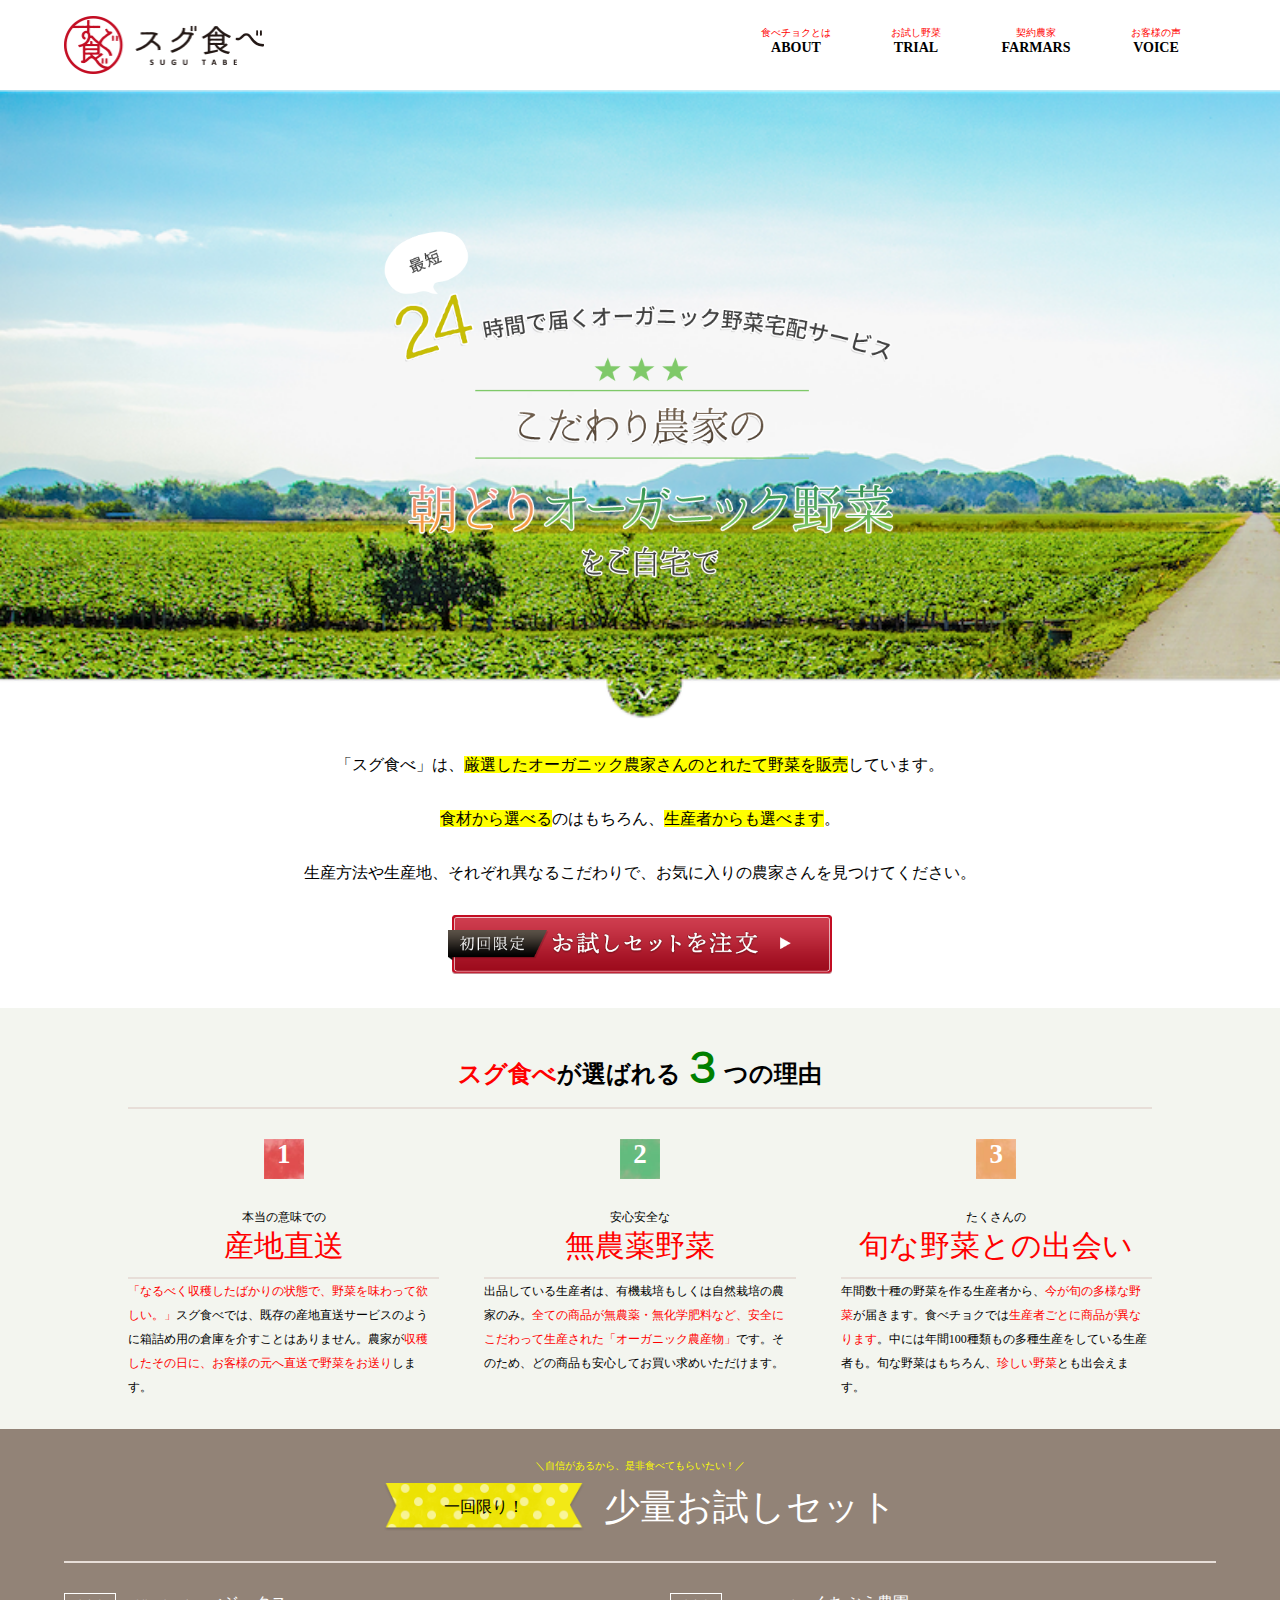
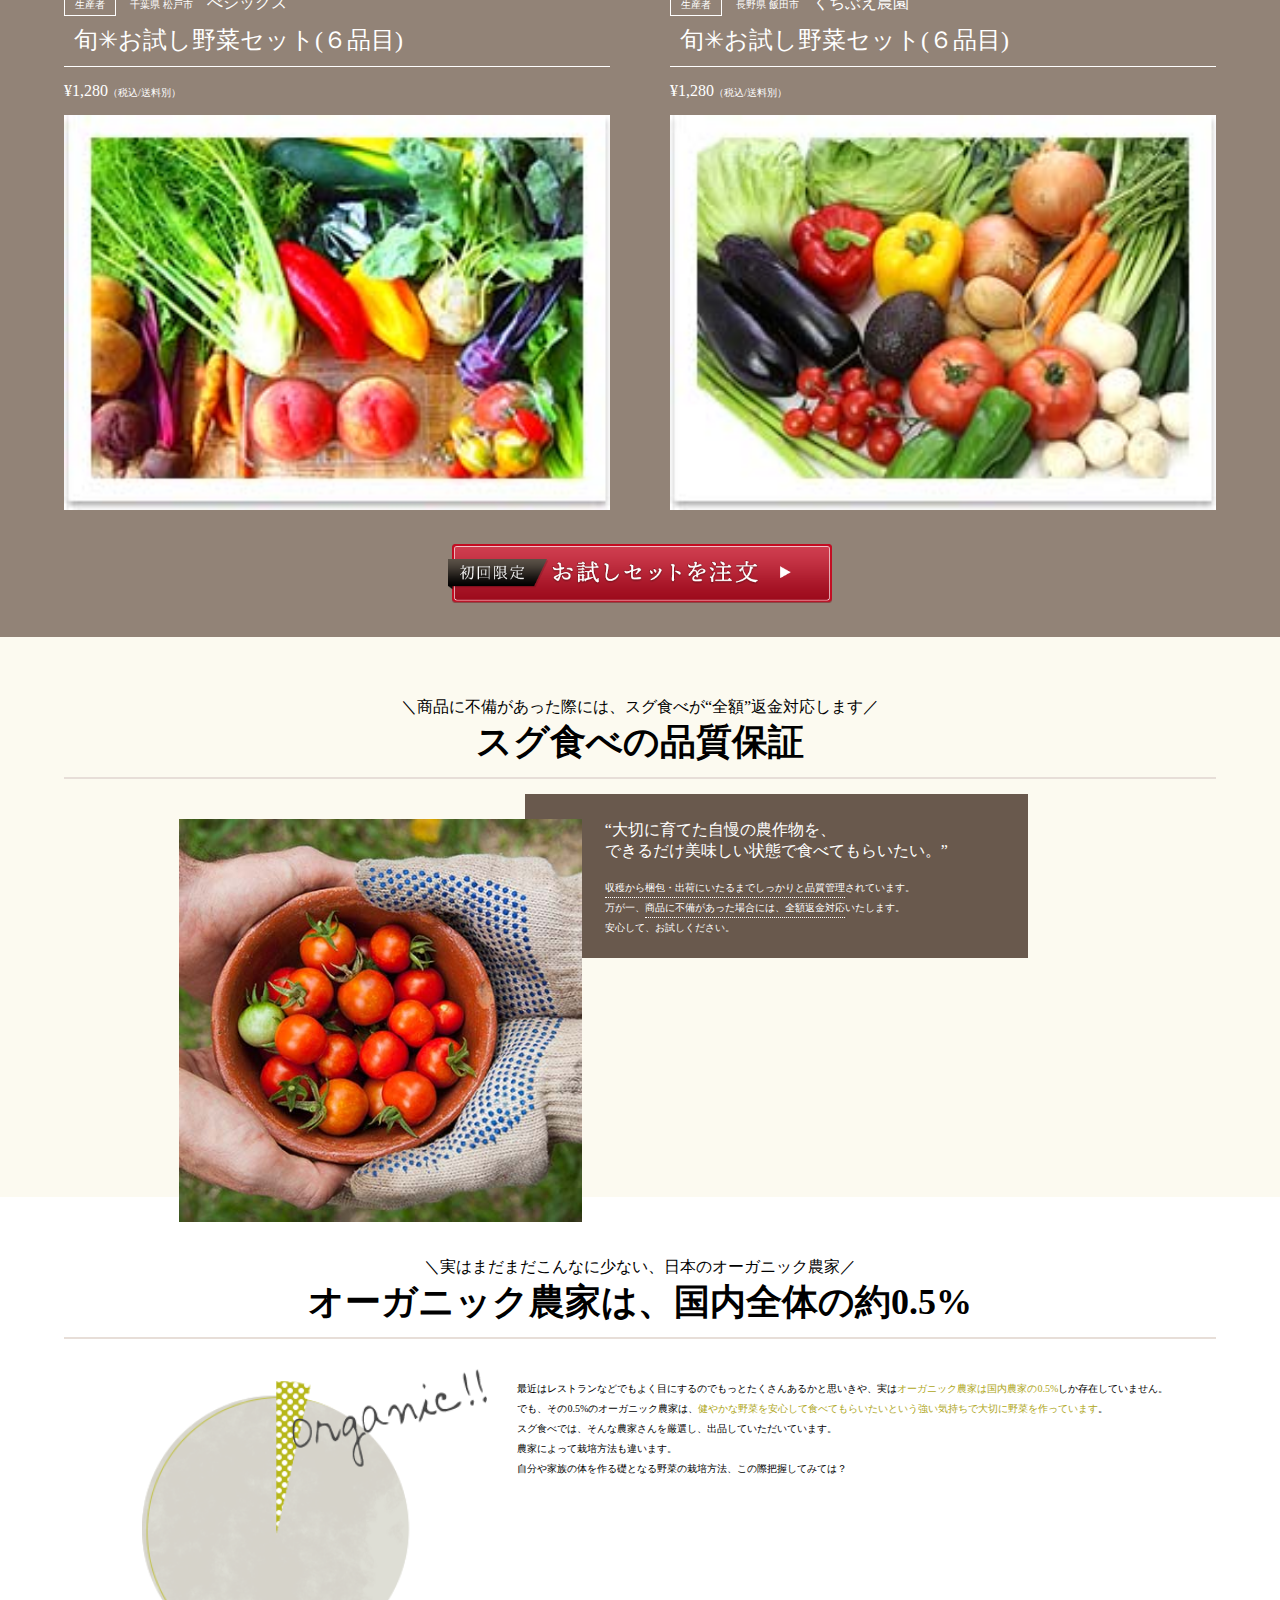
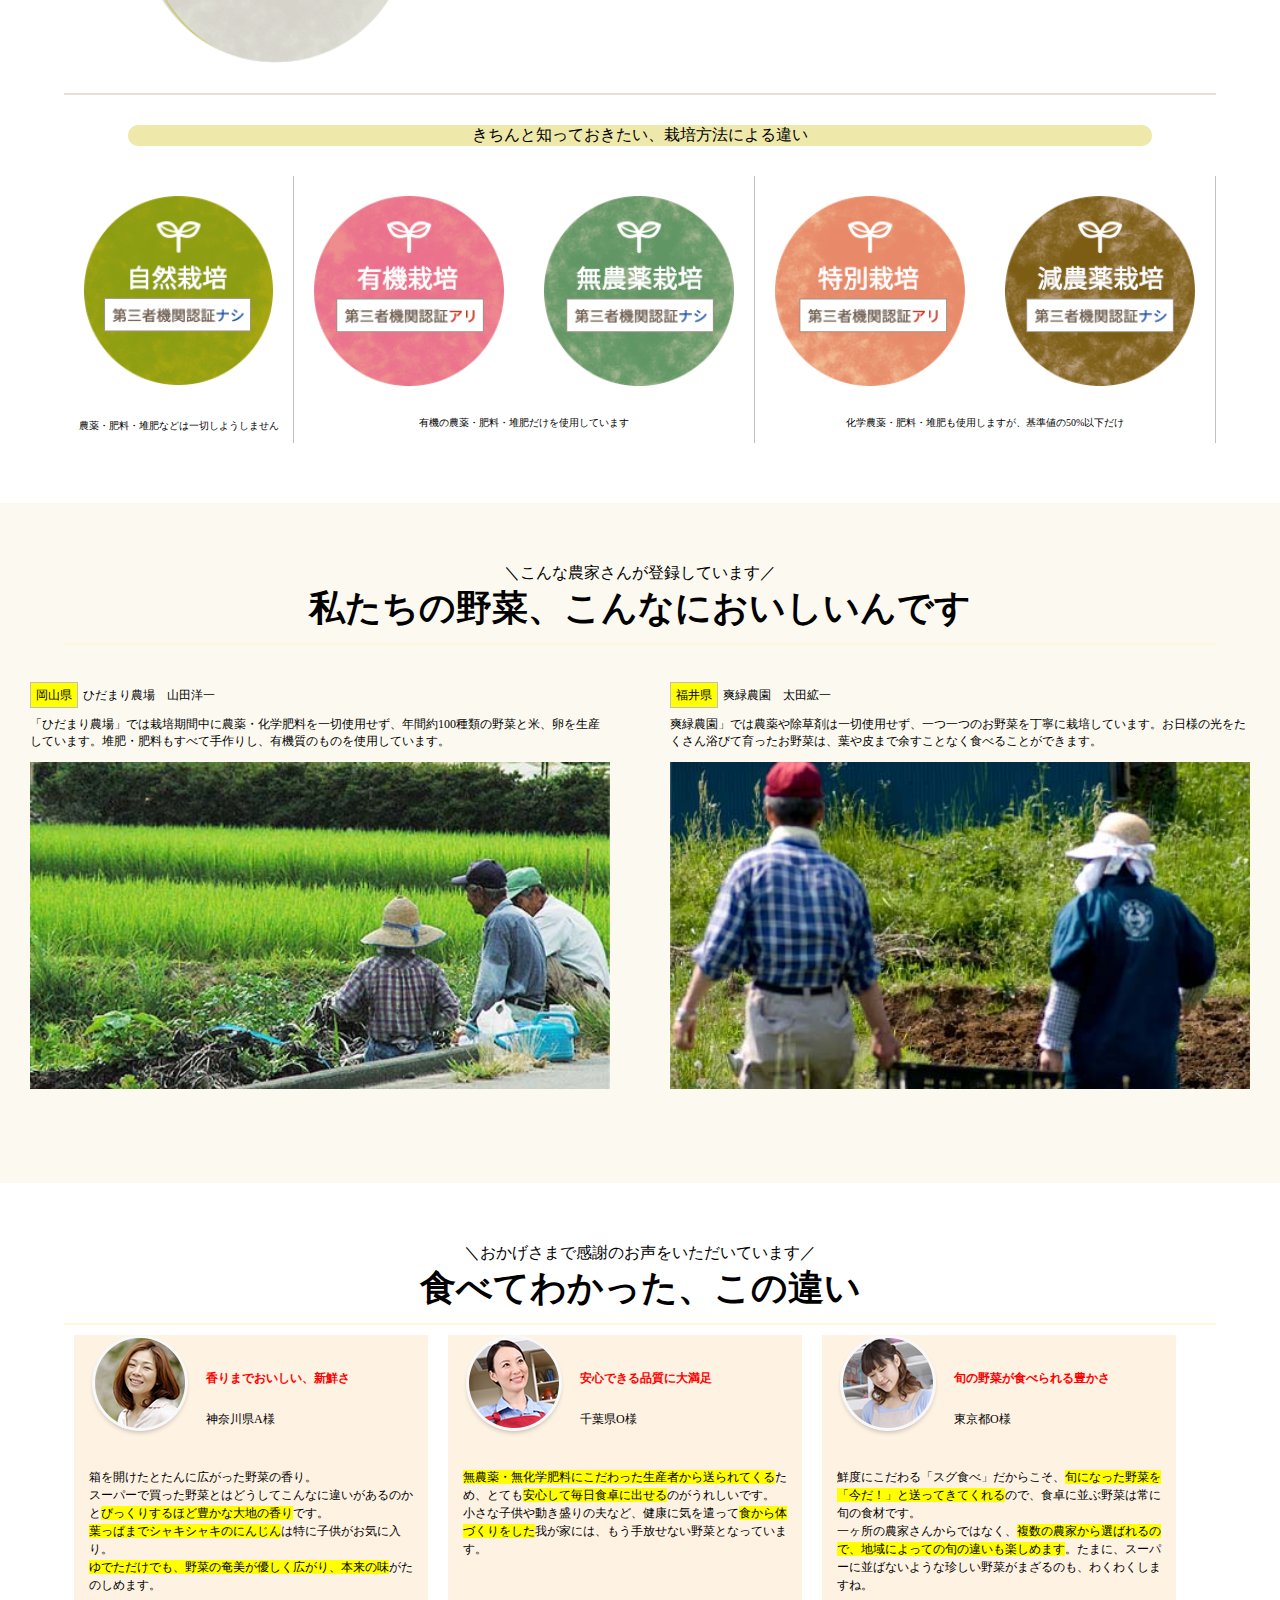
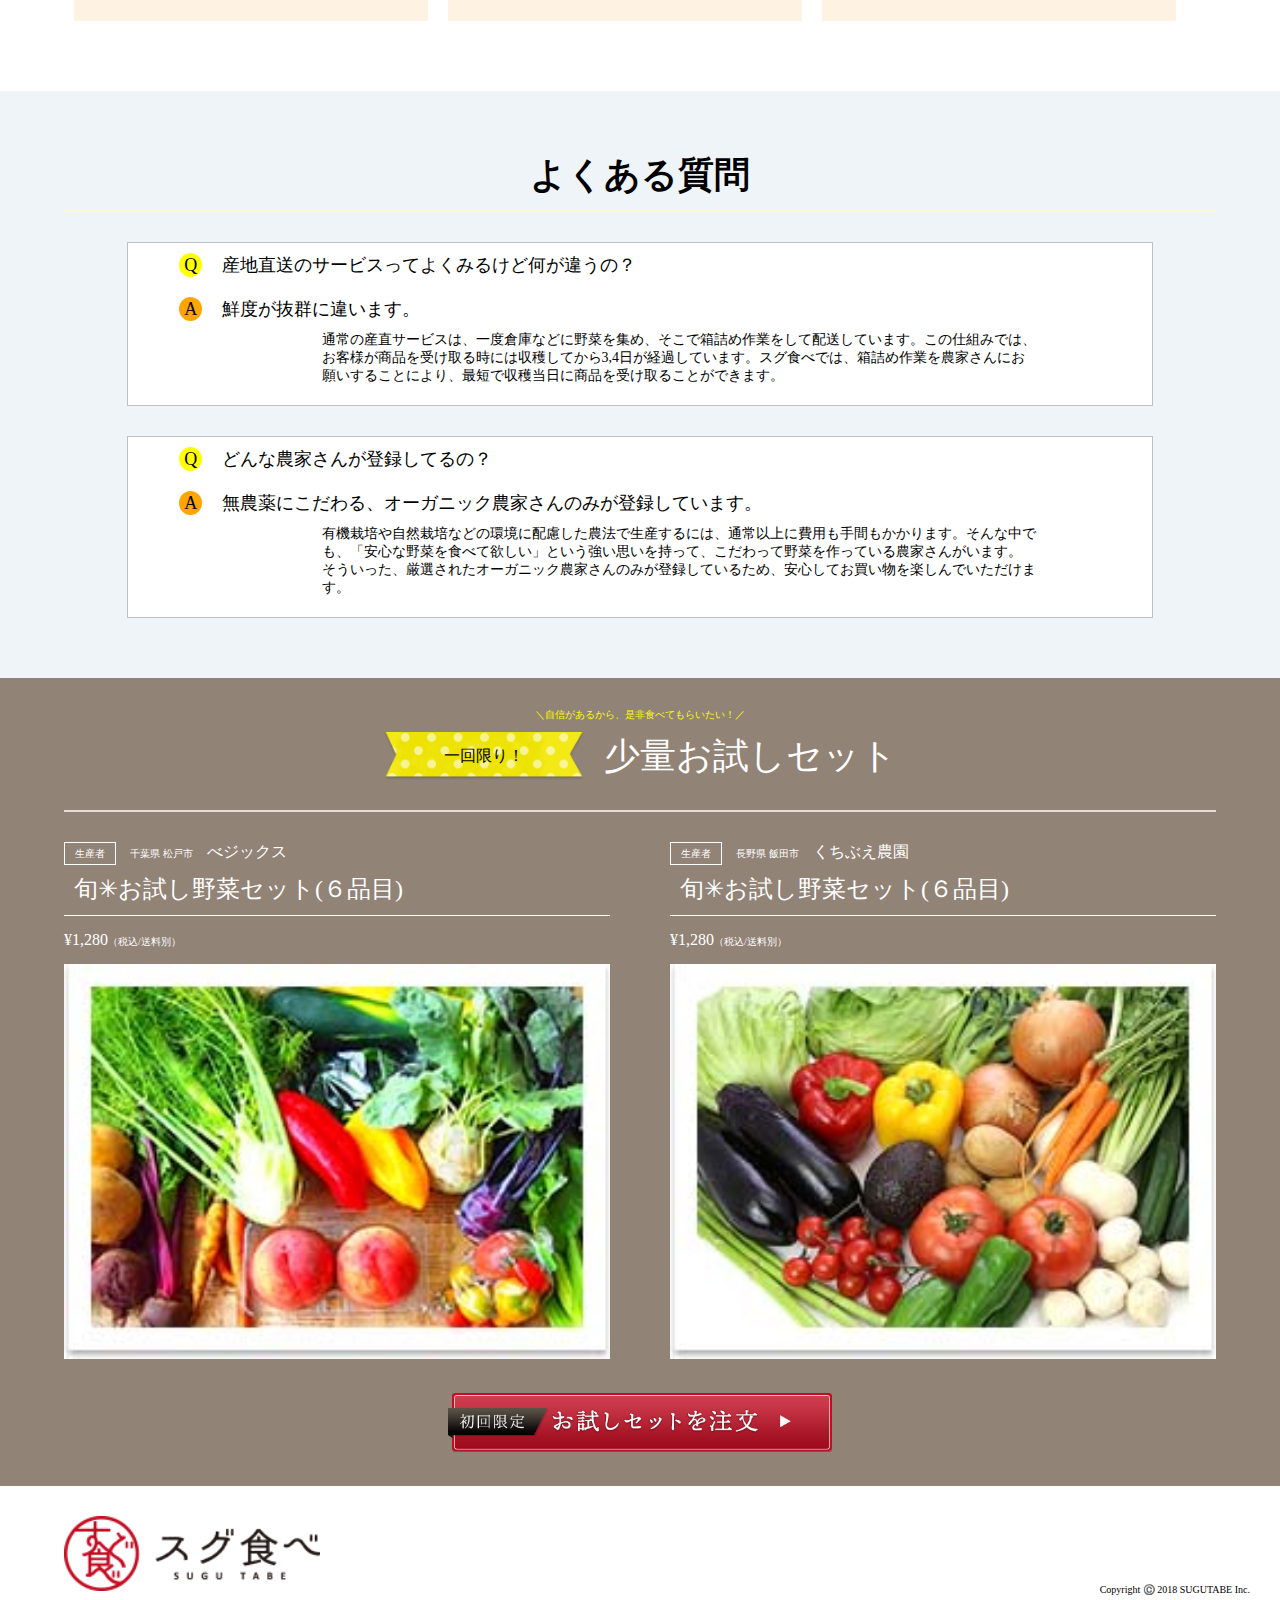
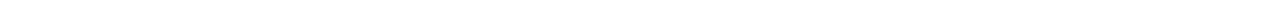
==== practice/20210414/index.html @ 7ba85bf7 "Add files via upload" ====
<!DOCTYPE html>
<html lang="ja">
  <head>
    <meta charset="utf-8">
    <title>食べチョク</title>
    <link rel="stylesheet" href="css/styles.css">
    <link rel="stylesheet" href="css/responsive.css">
    <meta name="viewport" content="width=device-width, initial-scale=1.0">
  </head>

  <body>

    <!-- ここからヘッダー -->

    <header>
      <div class="header-logo">
        <a href="#"><img src="img/logo.png"></a>
      </div>
      
      <input type="checkbox" id="humbarger">
      <div class="header-nav">
        <label for="humbarger"><img src="img/humbarger.png"></label>
        <ul>
          <li>
            <a href="#"><p class="header-nav-rubi">食べチョクとは</p>
            <p class="header-nav-text">ABOUT</p></a>
          </li>
          <li>
            <a href="#"><p class="header-nav-rubi">お試し野菜</p>
            <p class="header-nav-text">TRIAL</p></a>
          </li>
          <li>
            <a href="#"><p class="header-nav-rubi">契約農家</p>
            <p class="header-nav-text">FARMARS</p></a>
          </li>
          <li>
            <a href="#"><p class="header-nav-rubi">お客様の声</p>
            <p class="header-nav-text">VOICE</p></a>
          </li>          
        </ul>
        
      </div>
    </header>

    <!-- ここまでヘッダー -->

    <!-- ここからメインの画像 -->
    <div class="header-img">
      <img class="header-background" src="img/top_image.png">
      <img class="header-background-sp" src="img/top-image.png">
      <img class="header-slider" src="img/Slider.png">
    </div>
    <!-- ここまでメインの画像 -->

    <!-- ここからセクション１ -->
    <section class="section1">
        <p>「スグ食べ」は、<span class="yellow">厳選したオーガニック農家さんのとれたて野菜を販売</span>しています。</p>
        <p><span class="yellow">食材から選べる</span>のはもちろん、<span class="yellow">生産者からも選べます</span>。</p>
        <p>生産方法や生産地、それぞれ異なるこだわりで、お気に入りの農家さんを見つけてください。</p>
        <a href="#"><img class="btn" src="img/btn_.png"></a>
    </section>

    <!-- ここまでセクション１ -->

    <!-- ここからセクション２ -->

    <section class="section2">
      <div class="section2-contents">
        <h2><span class="red">スグ食べ</span>が選ばれる<span class="green">３</span>つの理由</h2>

        <div class="section2-flex">

          <div class="section-reason-text reason1">
            <h3>1</h3>
            <div class="section2-subtitle">
              <p>本当の意味での</p>
              <p class="section2-reason-subtitle">産地直送</p>
            </div>
            <p class="text-left"><span class="red">「なるべく収穫したばかりの状態で、野菜を味わって欲しい。」</span>スグ食べでは、既存の産地直送サービスのように箱詰め用の倉庫を介すことはありません。農家が<span class="red">収穫したその日に、お客様の元へ直送で野菜をお送り</span>します。</p>
          </div>

          <div class="section-reason-text reason2">
            <h3>2</h3>
            <div class="section2-subtitle">
              <p>安心安全な</p>
              <p class="section2-reason-subtitle">無農薬野菜</p>
            </div>
            <p class="text-left">出品している生産者は、有機栽培もしくは自然栽培の農家のみ。<span class="red">全ての商品が無農薬・無化学肥料など、安全にこだわって生産された「オーガニック農産物」</span>です。そのため、どの商品も安心してお買い求めいただけます。</p>
          </div>

          <div class="section-reason-text reason3">
            <h3>3</h3>
            <div class="section2-subtitle">
              <p>たくさんの</p>
              <p class="section2-reason-subtitle">旬な野菜との出会い</p>
            </div>
            <p class="text-left">年間数十種の野菜を作る生産者から、<span class="red">今が旬の多様な野菜</span>が届きます。食べチョクでは<span class="red">生産者ごとに商品が異なります</span>。中には年間100種類もの多種生産をしている生産者も。旬な野菜はもちろん、<span class="red">珍しい野菜</span>とも出会えます。
            </p>
          </div>

        </div>
      </div>
    </section>
    
    <!-- ここまでセクション２ -->

    <!-- ここからセクション３ -->

    <section class="section3">

      <p>＼自信があるから、是非食べてもらいたい！／</p>

      <div class="section3-top">
        <p class="ribbon-yellow">一回限り！</p>
        <h2>少量お試しセット</h2>
      </div>

      <div class="section3-flex">
        <div class="section3-contents">
          
          <div class="section3-contents-text">
            <div class="section3-sp">
              <p><span class="producer">生産者</span>
                <span class="adress">千葉県 松戸市</span>
                <span class="company">べジックス</span></p>
                <p class="name">旬✳︎お試し野菜セット(６品目)</p>
                <p class="money">¥1,280<span class="tax">（税込/送料別）</span></p>
            </div>
            <img src="img/vegetables_1.jpg">
          </div>

          <div class="section3-contents-text">
            <div class="section3-sp">
              <p><span class="producer">生産者</span>
                <span class="adress">長野県 飯田市</span>
                <span class="company">くちぶえ農園</span></p>
              <p class="name">旬✳︎お試し野菜セット(６品目)</p>
              <p class="money">¥1,280<span class="tax">（税込/送料別）</span></p>
            </div>
            <img src="img/vegetables_2.jpg">
          </div>

        </div>
      </div>

      <a href="#"><img class="btn" src="img/btn_.png"></a>

    </section>

    <!-- ここまでセクション３ -->

    <!-- ここからセクション４ -->

    <section class="section4">

      <p>＼商品に不備があった際には、スグ食べが“全額”返金対応します／</p>
      <h2>スグ食べの品質保証</h2>

      <div class="section4-contents">
        <div class="section4-img">
          <img src="img/tomato_image.jpg">
        </div>
        <div class="section4-text">
          <h3>“大切に育てた自慢の農作物を、<br>
          できるだけ美味しい状態で食べてもらいたい。”</h3>
          <p>
          <span class="dotted">収穫から梱包・出荷にいたるまでしっかりと品質管理</span>されています。<br>
          万が一、<span class="dotted">商品に不備があった場合には、全額返金対応</span>いたします。<br>
          安心して、お試しください。  
          </p>
        </div>
      </div>

    </section>

    <!-- ここまでセクション４ -->



    <section class="section5">
      <p>＼実はまだまだこんなに少ない、日本のオーガニック農家／</p>
      <h2>オーガニック農家は、国内全体の約0.5%</h2>

      <div class="section5-text">

        <div class="organic-img">
          <img src="img/Organic!!.png">
          <p>最近はレストランなどでもよく目にするのでもっとたくさんあるかと思いきや、実は<span class="yellow-green">オーガニック農家は国内農家の0.5%</span>しか存在していません。<br>
            でも、その0.5%のオーガニック農家は、<span class="yellow-green">健やかな野菜を安心して食べてもらいたいという強い気持ちで大切に野菜を作っています</span>。<br>
            スグ食べでは、そんな農家さんを厳選し、出品していただいています。<br>
            農家によって栽培方法も違います。<br>
            自分や家族の体を作る礎となる野菜の栽培方法、この際把握してみては？
          </p>
        </div>

      </div>

      <div class="category">

        <p>きちんと知っておきたい、栽培方法による違い</p>

        <div class="category-flex">

          <div class="category-img">
            <img src="img/yellowgreen.png">
            <p>農薬・肥料・堆肥などは一切しようしません</p>
          </div>
          
          <div class=category-img2>
            <div class="category-img-group">
              <img src="img/pink.png">
              <img src="img/green.png">
            </div>
            <p>有機の農薬・肥料・堆肥だけを使用しています</p>
          </div>
          
          <div class=category-img2>
            <div class="category-img-group">
              <img src="img/orange.png">
              <img src="img/brown.png">
            </div>
            <p>化学農薬・肥料・堆肥も使用しますが、基準値の50%以下だけ</p>
          </div>
          
        </div>
          
      </div>

    </section>

<!-- ここまでセクション５ -->

<!-- ここからセクション６ -->
    <section class="section6">
      <p>＼こんな農家さんが登録しています／</p>
      <h2>私たちの野菜、こんなにおいしいんです</h2>

      <div class="section6-producers">
        <div class="producers-img">
          <p><span class="ken">岡山県</span>ひだまり農場　山田洋一</p>
          <p>「ひだまり農場」では栽培期間中に農薬・化学肥料を一切使用せず、年間約100種類の野菜と米、卵を生産しています。堆肥・肥料もすべて手作りし、有機質のものを使用しています。</p>
          <img src="img/producer_image1.jpg">
        </div>

        <div class="producers-img producers-img-sp-off">
          <p><span class="ken">福井県</span>爽緑農園　太田絋一</p>
          <p>爽緑農園」では農薬や除草剤は一切使用せず、一つ一つのお野菜を丁寧に栽培しています。お日様の光をたくさん浴びて育ったお野菜は、葉や皮まで余すことなく食べることができます。</p>
          <img src="img/producer_image2.jpg">
        </div>
      </div>


    </section>

    <!-- ここからセクション７ -->

    <section class="section7">
      <p>＼おかげさまで感謝のお声をいただいています／</p>
      <h2>食べてわかった、この違い</h2>

      <div class="section7-people">
        <div class="people-card">
          <div class="card-head">
            <div class="card-img">
              <img src="img/peoplea.png">
            </div>
            <div class="card-intro">
              <h4>香りまでおいしい、新鮮さ</h4>
              <p>神奈川県A様</p>
            </div>
          </div>
          <p class="card-text">
            箱を開けたとたんに広がった野菜の香り。<br>
            スーパーで買った野菜とはどうしてこんなに違いがあるのかと<span class="yellow">びっくりするほど豊かな大地の香り</span>です。<br>
            <span class="yellow">葉っぱまでシャキシャキのにんじん</span>は特に子供がお気に入り。<br>
            <span class="yellow">ゆでただけでも、野菜の奄美が優しく広がり、本来の味</span>がたのしめます。
          </p>
        </div>

        <div class="people-card card-sp-off">
          <div class="card-head">
            <div class="card-img">
              <img src="img/peopleo.png">
            </div>
            <div class="card-intro">
              <h4>安心できる品質に大満足</h4>
              <p>千葉県O様</p>
            </div>
          </div>
          <p class="card-text">
            <span class="yellow">無農薬・無化学肥料にこだわった生産者から送られてくる</span>ため、とても<span class="yellow">安心して毎日食卓に出せる</span>のがうれしいです。<br>
            小さな子供や動き盛りの夫など、健康に気を遣って<span class="yellow">食から体づくりをした</span>我が家には、もう手放せない野菜となっています。
          </p>
        </div>

        <div class="people-card card-sp-off">
          <div class="card-head">
            <div class="card-img">
              <img src="img/peoplem.png">
            </div>
            <div class="card-intro">
              <h4>旬の野菜が食べられる豊かさ</h4>
              <p>東京都O様</p>
            </div>
          </div>
          <p class="card-text">
            鮮度にこだわる「スグ食べ」だからこそ、<span class="yellow">旬になった野菜を「今だ！」と送ってきてくれる</span>ので、食卓に並ぶ野菜は常に旬の食材です。<br>
            一ヶ所の農家さんからではなく、<span class="yellow">複数の農家から選ばれるので、地域によっての旬の違いも楽しめます</span>。たまに、スーパーに並ばないような珍しい野菜がまざるのも、わくわくしますね。
          </p>
        </div>

      </div>
    </section>

    <!-- ここからセクション８ -->
    <section class="section8">
      <h2>よくある質問</h2>

      <div class="QA">
        <div class="QA-box">
          <p class="question"><span class="question-head">Q</span>産地直送のサービスってよくみるけど何が違うの？</p>
          <div class="answer-box">
            <p class="answer"><span class="answer-head">A</span>鮮度が抜群に違います。</p>
            <p class="answer-text">通常の産直サービスは、一度倉庫などに野菜を集め、そこで箱詰め作業をして配送しています。この仕組みでは、お客様が商品を受け取る時には収穫してから3,4日が経過しています。スグ食べでは、箱詰め作業を農家さんにお願いすることにより、最短で収穫当日に商品を受け取ることができます。
            </p>
          </div>
        </div>

        <div class="QA-box">
          <p class="question"><span class="question-head">Q</span>どんな農家さんが登録してるの？</p>
          <div class="answer-box">
            <p class="answer"><span class="answer-head">A</span>無農薬にこだわる、オーガニック農家さんのみが登録しています。</p>
            <p class="answer-text">有機栽培や自然栽培などの環境に配慮した農法で生産するには、通常以上に費用も手間もかかります。そんな中でも、「安心な野菜を食べて欲しい」という強い思いを持って、こだわって野菜を作っている農家さんがいます。 そういった、厳選されたオーガニック農家さんのみが登録しているため、安心してお買い物を楽しんでいただけます。
            </p>
          </div>
        </div>
        
      </div>

    </section>

    <!-- ここからセクション９（セクション３と同じ） -->

    <section class="section3">

      <p>＼自信があるから、是非食べてもらいたい！／</p>

      <div class="section3-top">
        <p class="ribbon-yellow">一回限り！</p>
        <h2>少量お試しセット</h2>
      </div>

      <div class="section3-flex">
        <div class="section3-contents">
          
          <div class="section3-contents-text">
            <div class="section3-sp">
              <p><span class="producer">生産者</span>
                <span class="adress">千葉県 松戸市</span>
                <span class="company">べジックス</span></p>
                <p class="name">旬✳︎お試し野菜セット(６品目)</p>
                <p class="money">¥1,280<span class="tax">（税込/送料別）</span></p>
            </div>
            <img src="img/vegetables_1.jpg">
          </div>

          <div class="section3-contents-text">
            <div class="section3-sp">
              <p><span class="producer">生産者</span>
                <span class="adress">長野県 飯田市</span>
                <span class="company">くちぶえ農園</span></p>
              <p class="name">旬✳︎お試し野菜セット(６品目)</p>
              <p class="money">¥1,280<span class="tax">（税込/送料別）</span></p>
            </div>
            <img src="img/vegetables_2.jpg">
          </div>

        </div>
      </div>

      <a href="#"><img class="btn" src="img/btn_.png"></a>

    </section>

    <!-- ここまでセクション９ -->

    <!-- ここからフッター -->
    <footer>
      <div class="footer-img">
        <a href="#"><img src="img/logo.png"></a>
      </div>

      <div class="footer-text">
        Copyright ©️ 2018 SUGUTABE Inc.
      </div>
    </footer>






  </body>






</html>
---- practice/20210414/css/styles.css ----
body {
  margin: 0;
}

header {
  display: flex;
  width: 90%;
  height: 90px;
  margin: 0 auto;
}

input , label {
  display: none;
}

.header-logo {
  width: 200px;
}

.header-logo img {
  width: 200px;
  padding-top: 16px;
}

.header-nav {
  margin-left: auto;
}

.header-nav ul {
  list-style: none;
  display: flex;
  text-align: center;
  padding: 0;
}

.header-nav ul li {
  min-width: 120px;
  padding: 10px 0 0 0;
}

.header-nav ul li:last-child {
  padding-right: 0;
}

.header-nav ul p {
  margin: 0;
}

.header-nav-rubi {
  font-size: 10px;
  color: red;
  font-family: 'ヒラギノ明朝 ProN W3', 'Hiragino Mincho ProN';
}

.header-nav-text {
  font-size: 14px;
  font-weight: bold;
  color: #000;
}

a {
  text-decoration: none;
}

.header-img {
  width: 100%;
  position: relative;
}

.header-img .header-background {
  width: 100%;
}

.header-img .header-slider {
  width: 40%;
  position: absolute;
  top: 50%;
  left:50%;
  transform: translate(-50%, -50%);
}

.header-img .header-background-sp {
  width: 100%;
  display: none;
}

.section1 {
  width: 100%;
  background-color: #fff;
  padding-top: 30px;
  text-align: center;
}

.section1 p {
  margin: 0;
  font-size: 16px;
  line-height: 150%;
  padding-bottom: 30px;
}

.section1 .btn {
width: 30%;
padding-bottom: 30px;
}

.yellow {
  background-color: yellow;
}

.section2 {
  text-align: center;
  background-color: #F3F5EF;
}

.section2 .section2-contents h2 {
  font-family: 'ヒラギノ明朝 ProN W3', 'Hiragino Mincho ProN';
  border-bottom: 2px solid #E7DED8;
  width: 80%;
  margin: 0 auto;
  padding: 30px 0 10px;
}

.section2-flex {
  display: flex;
  width: 80%;
  margin: 0 auto;
  padding-bottom: 30px;
  justify-content: space-between;
}

.section-reason-text h3 {
  color: #fff;
  background-size: 100%;
  background-repeat: no-repeat;
  display: inline-block;
  width: 40px;
  height: 40px;
  font-size: 27px;
  padding: 0;
  margin: 30px 0;
 
}

.section2-flex .reason1 h3 {
  background-image: url("../img/square_red.jpg");
}
.section2-flex .reason2 h3 {
  background-image: url("../img/square_green.jpg");
}
.section2-flex .reason3 h3 {
  background-image: url("../img/square_orange.jpg");
}



.section-reason-text {
  width: calc((100% / 3) - 30px)
}

.section-reason-text p {
  font-size: 12px;
  margin: 0;
}

.section-reason-text .section2-reason-subtitle {
  font-size: 30px;
  color:red;
  margin: 0;
  padding-bottom: 10px;
}

.section-reason-text .text-left {
  text-align: left;
  line-height: 24px;
  border-top: 2px solid #E7DED8;
}

.red {
  color: red;
}

.green {
  color: green;
  font-size: 1.8em;
}

.section3 {
  background-color: #928377;
  width: 100%;
  text-align: center;
  padding-bottom: 30px;
}

.section3 > p {
  font-size: 10px;
  color: yellow;
  text-align: center;
  margin: 0;
  padding: 30px 0 10px;
}

.section3-top {
  display: flex;
  width: 90%;
  margin: 0 auto 30px;
  justify-content: center;
  font-family: 'ヒラギノ明朝 ProN W3', 'Hiragino Mincho ProN';
  padding-bottom: 30px;
  border-bottom: 2px solid #E7DED8;
}

.section3-top .ribbon-yellow {
width: 200px;
background-image: url("../img/ribbon_yellow.png");
background-size: 100%;
background-repeat: no-repeat;
text-align: center;
margin: 0 20px 0 0;
line-height: 48px;
}

.section3-top h2 {
  font-weight: normal;
  color: #fff;
  margin: 0;
  font-size: 36px;
  line-height: 48px;

}

.section3-flex {
  display: flex;
  width: 90%;
  margin: 0 auto;

}

.section3-contents {
  display: flex;
  width: 100%;
  justify-content: space-between;
}

.section3-contents-text {
  width: calc(50% - 30px);
  color: #fff;
  padding-bottom: 30px;
  text-align: left;
}

.section3-contents-text p{
  margin: 0;
}

.section3-contents-text .producer {
  font-size: 10px;
  padding: 5px 10px;
  border: 1px solid #fff;
}
.section3-contents-text .adress {
  font-size: 10px;
  padding: 5px 10px;
}
.section3-contents-text .company {
  font-size: 16px;
}
.section3-contents-text .name {
font-size: 24px;
font-family: 'ヒラギノ明朝 ProN W3', 'Hiragino Mincho ProN';
padding: 10px 10px;
border-bottom: .5px solid #fff;
}
.section3-contents-text .money {
  padding: 15px 0 ;
}

.tax {
  font-size: 10px;

}

.section3-contents-text img {
  width: 100%;
}

.section3 .btn {
  width: 30%;
  
}

.section4 {
  width: 100%;
  height: 500px;
  background-color:#FCFAF0;
  padding: 60px 0 0 0;
  text-align: center;

}

.section4 > p {
  margin: 0;
}

.section4 h2 {
  font-family: 'ヒラギノ明朝 ProN W3', 'Hiragino Mincho ProN';
  font-size: 36px;
  border-bottom: 2px solid #E7DED8;
  padding-bottom: 10px;
  width: 90%;
  margin: 0 auto;
}

.section4-contents {
  width: 90%;
  margin: 0 auto;
  position:relative;
}

.section4-contents .section4-img {
  width: 35%;
  position:absolute;
  top: 40px;
  left: 10%;
  z-index: 2;
}

.section4-contents .section4-img img {
  width: 100%;
}

.section4-contents .section4-text {
  color: #fff;
  background-color: #69594D;
  text-align: left;
  padding:10px 80px;
  position: absolute;
  top: 15px;
  left: 40%;
  z-index: 1;
}
.section4-contents .section4-text h3 {
font-family: 'ヒラギノ明朝 ProN W3', 'Hiragino Mincho ProN';
font-size: 16px;
font-weight: normal;
}

.section4-contents .section4-text p {
  font-size: 10px;
  line-height: 20px;
}

.dotted {
  border-bottom: 1px dotted #fff;
  padding-bottom: 4px;
}

.section5 {
  width: 100%;
  background-color:#fff;
  padding: 60px 0 0 0;
  text-align: center;

}

.section5 > p {
  margin: 0;
}

.section5 h2 {
  font-family: 'ヒラギノ明朝 ProN W3', 'Hiragino Mincho ProN';
  font-size: 36px;
  border-bottom: 2px solid #E7DED8;
  padding-bottom: 10px;
  width: 90%;
  margin: 0 auto;
}

.organic-img {
  width: 90%;
  margin: 0 auto;
  display: flex;
  justify-content: center;
  border-bottom: 2px solid #E7DED8;
  margin-bottom: 30px;
}

.organic-img img {
  width: 30%;
  margin: 30px;
}

.organic-img p {
  font-size: 10px;
  text-align: left;
  line-height: 20px;
  margin: 40px 0 20px ;
}

.yellow-green {
  color: #AEA620;
}

.category {
  width: 100%;
  margin: 0 auto;
}

.category-flex {
  display: flex;
  flex-wrap: wrap;
  justify-content: center;
  width: 90%;
  margin: 0 auto 60px;
}

.category > p {
  text-align: center;
  width: 80%;
  margin: 30px auto;
  background-color: #eee8aa;
  border-radius: 10px;
 
}

.category-img {
  width: 20%;
  border-right: 1px solid silver;
  box-sizing: border-box;
}

.category-img img {
  width: calc(100% - 40px);
  padding: 20px;
}
.category-img2 {
  width: 40%;
  border-right: 1px solid silver;
  box-sizing: border-box;
}

.category-img-group {
  display: flex;
  justify-content: space-between;
}

.category-img-group img {
  width: calc(50% - 40px);
  padding: 20px;
}

.category-img p , .category-img2 p {
  font-size: 10px;
}

.section6 {
  width: 100%;
  background-color: #FCFAF0;
  padding: 60px 0 0 0;
  text-align: center;

}

.section6 > p {
  margin: 0;
}

.section6 h2 {
  font-family: 'ヒラギノ明朝 ProN W3', 'Hiragino Mincho ProN';
  font-size: 36px;
  border-bottom: 2px solid #FFF7D8;
  padding-bottom: 10px;
  width: 90%;
  margin: 0 auto;
}

.section6-producers {
  display: flex;
  justify-content: space-between;
  padding-bottom: 60px;
}

.producers-img {
  width: calc(50% - 60px);
  padding: 30px;
}

.producers-img p {
  text-align: left;
  font-size: 12px;
}

.ken {
  background-color: yellow;
  padding: 5px;
  border: 1px solid silver;
  margin-right: 5px;
}

.producers-img img {
  width: 100%;
}

.section7 {
  width: 100%;
  background-color: #fff;
  padding: 60px 0 0 0;
  text-align: center;

}

.section7 > p {
  margin: 0;
}

.section7 h2 {
  font-family: 'ヒラギノ明朝 ProN W3', 'Hiragino Mincho ProN';
  font-size: 36px;
  border-bottom: 2px solid #FFF7D8;
  padding-bottom: 10px;
  width: 90%;
  margin: 0 auto;
}

.section7-people {
  display: flex;
  margin: 0 auto;
  width: 90%;
  padding-bottom: 60px;
  
}

.people-card {
  background-color: #FEF2E3;
  text-align: left;
  width: calc((100% / 3) - 30px);
  margin: 10px;
}

.card-head {
  display: flex;
  padding-left: 15px;
}

.card-img img{
  width: 100%;
}

.card-intro {
  padding-left: 15px;
}

.card-head h4 {
  font-size: 12px;
  line-height: 30px;
  padding-top: 12px;
  color: red;
  font-family: 'ヒラギノ明朝 ProN W3', 'Hiragino Mincho ProN';
}

.card-head p {
  font-size: 12px;
  line-height: 20px;
}

.card-text {
  font-size: 12px;
  line-height: 18px;
  padding: 15px;
}

.section8 {
  text-align: center;
  background-color: #EFF4F8;
  padding: 30px 0 60px;
}
.section8 h2 {
  font-family: 'ヒラギノ明朝 ProN W3', 'Hiragino Mincho ProN';
  font-size: 36px;
  border-bottom: 2px solid #FFF7D8;
  padding-bottom: 10px;
  width: 90%;
  margin: 30px auto;
}

.section8 .QA-box {
  width: 80%;
  margin: 0 auto 30px;
  text-align: left;
  border: 1px solid silver;
  background-color: #fff;
}

.section8 .QA-box:last-child {
  margin-bottom: 0;
}

.question {
  width: 90%;
  margin: 0 auto;
  font-size: 18px;
  padding: 10px 0;
}
.question .question-head {
  background-color: yellow;
  border-radius: 50%;
  padding: 2px 5px;
  margin-right: 20px;
}

.answer {
  width: 90%;
  margin: 0 auto;
  font-size: 18px;
  padding: 10px 0;
}
.answer .answer-head {
  background-color: orange;
  border-radius: 50%;
  padding: 2px 5px;
  margin-right: 20px;
}

.answer-box .answer-text {
  width: 70%;
  margin: 0 auto;
  padding-left: 80px;
  padding-bottom: 20px;
  font-size: 14px;

}

footer {
display: flex;
position:relative;
}

.footer-img {
  width: 20%;
  padding: 30px 0;
  margin-left: 5%;
}

.footer-img img {
  width: 100%;
}

.footer-text {
  position: absolute;
  bottom: 30px;
  right: 30px;
  font-size: 10px;
}
---- practice/20210414/css/responsive.css ----
@media screen and (max-width: 850px) {

header {
  height: 60px;
  }

  .header-nav {
    position: relative;
  }

  .header-nav img {
    transform: scale(.3);
  }

  .header-logo img {
    width: 100px;
  }

  label {
    display: block;
    position: absolute;
    top:10px;
    right: 10px;
    z-index: 200;
  }

  .header-nav ul {
    display: block;
    padding-top: 40px;
    height: 200px;
    text-align: center;
    padding-bottom: 20px;
    background-color: rgba(255,255,255,0.8);
    position: absolute;
    top: -250px;
    right: 0;
    z-index:100;
    transition: all 0.2s;
  }

  input {
    display: block;
    position: absolute;
    top:-500px;
  }

  input:checked ~ .header-nav ul {
    top: 10px;
  }

  .header-img .header-background {
    display: none;
  }

  .header-img .header-background-sp {
    display: inline;
  }

  .header-img .header-slider {
    width: 60%;
  }

  .section {
    width: 90%;
  }

  .section1 p {
    width: 90%;
    margin: 0 auto;
    line-height: 130%;
    text-align: left;
  }

  .section1 .btn {
    width: 80%;
  }

  .section2-flex {
    flex-direction: column;
  }

  .section-reason-text h3 {
    float: left;
    margin-top: 20px;
    margin-bottom: 0;
  }

  .section-reason-text {
    width: 100%;
  }

  .section2-subtitle {
    padding-left: 60px;
    margin: 10px 0;
  }

  .section-reason-text p {
    text-align: left;
  }

  .section-reason-text .text-left {
    margin-bottom: 20px;
  }


  .section3 {
    background-color: #928377;
    width: 100%;
  }
  
  .section3-top .ribbon-yellow {
  width: 40%;
  line-height: 28px;
  }
  
  .section3-top h2 {
    font-weight: normal;
    margin: 0;
    font-size: 18px;
    line-height: 28px;
  
  }
  
  .section3-contents {
    flex-direction: column;
  }
  
  .section3-contents-text {
    width: 100%;
    display: flex;
    justify-content: space-between;
    flex-direction: row-reverse;
  }

  .section3-contents img {
    min-width: 200px;
    max-height: 200px;
  }
  
.section3-sp {
  width: 55%;
}
  .section3-contents-text .company {
    font-size: 12px;
  }
  .section3-contents-text .name {
  font-size: 16px;
  }
  
  .section3-contents-text img {
    width: 40%;
    margin-right: 10px;
  }
  
  .section3 .btn {
    width: 60%;
    
  }
  
.section4 {
  height: 640px;
}

  .section4 > p {
    font-size: 10px;
  }

  .section4 h2 {
    font-size: 24px;
  }

  .section4-contents .section4-img {
    width: 40%;
    min-width: 200px;
    top: 240px;
    left: 50%;
    transform: translate(-50%);
  }


  .section4-contents .section4-text {
    width: 80%;
    text-align: left;
    padding: 10px 10px 60px 10px;
    position: absolute;
    top: 10px;
    left: 50%;
    transform: translate(-50%);
  }

  .section4-contents .section4-text h3 {
    margin: 0;
  }

  .organic-img img {
    display: none;
  }
  
  .organic-img p {
    width: 90%;
    font-size: 12px;
    text-align: left;
    line-height: 20px;
    margin: 20px 0 20px ;
  }


  .category-img {
    width: calc(100% / 3);
  }
  
  .category-img img {
    width: calc(100% - 40px);
  }
  .category-img2 {
    width: calc(100% / 3 * 2);
    border-right:none;
  }

  .section6-producers {
    display: block;
  }
  
  .producers-img {
    width: 80%;
    padding: 0;
    margin: 0 auto;
  }

  .producers-img-sp-off {
    display: none;
  }

  .people-card {
    width:100%;
  }

  .card-sp-off {
    display: none;
  }

  .answer-box .answer-text {
    width: 80%;
    margin: 0 auto;
    padding: 15px;
    font-size: 14px;
  }



  footer {
    flex-direction: column;
    padding: 30px 0;
  }

  .footer-img {
      width: 60%;
      padding: 30px 0;
      margin: 0 auto;
    }
    
    .footer-text {
      text-align: center;
      font-size: 12px;
      bottom: 10%;
      right: 50%;
      transform: translateX(50%);

    }
}
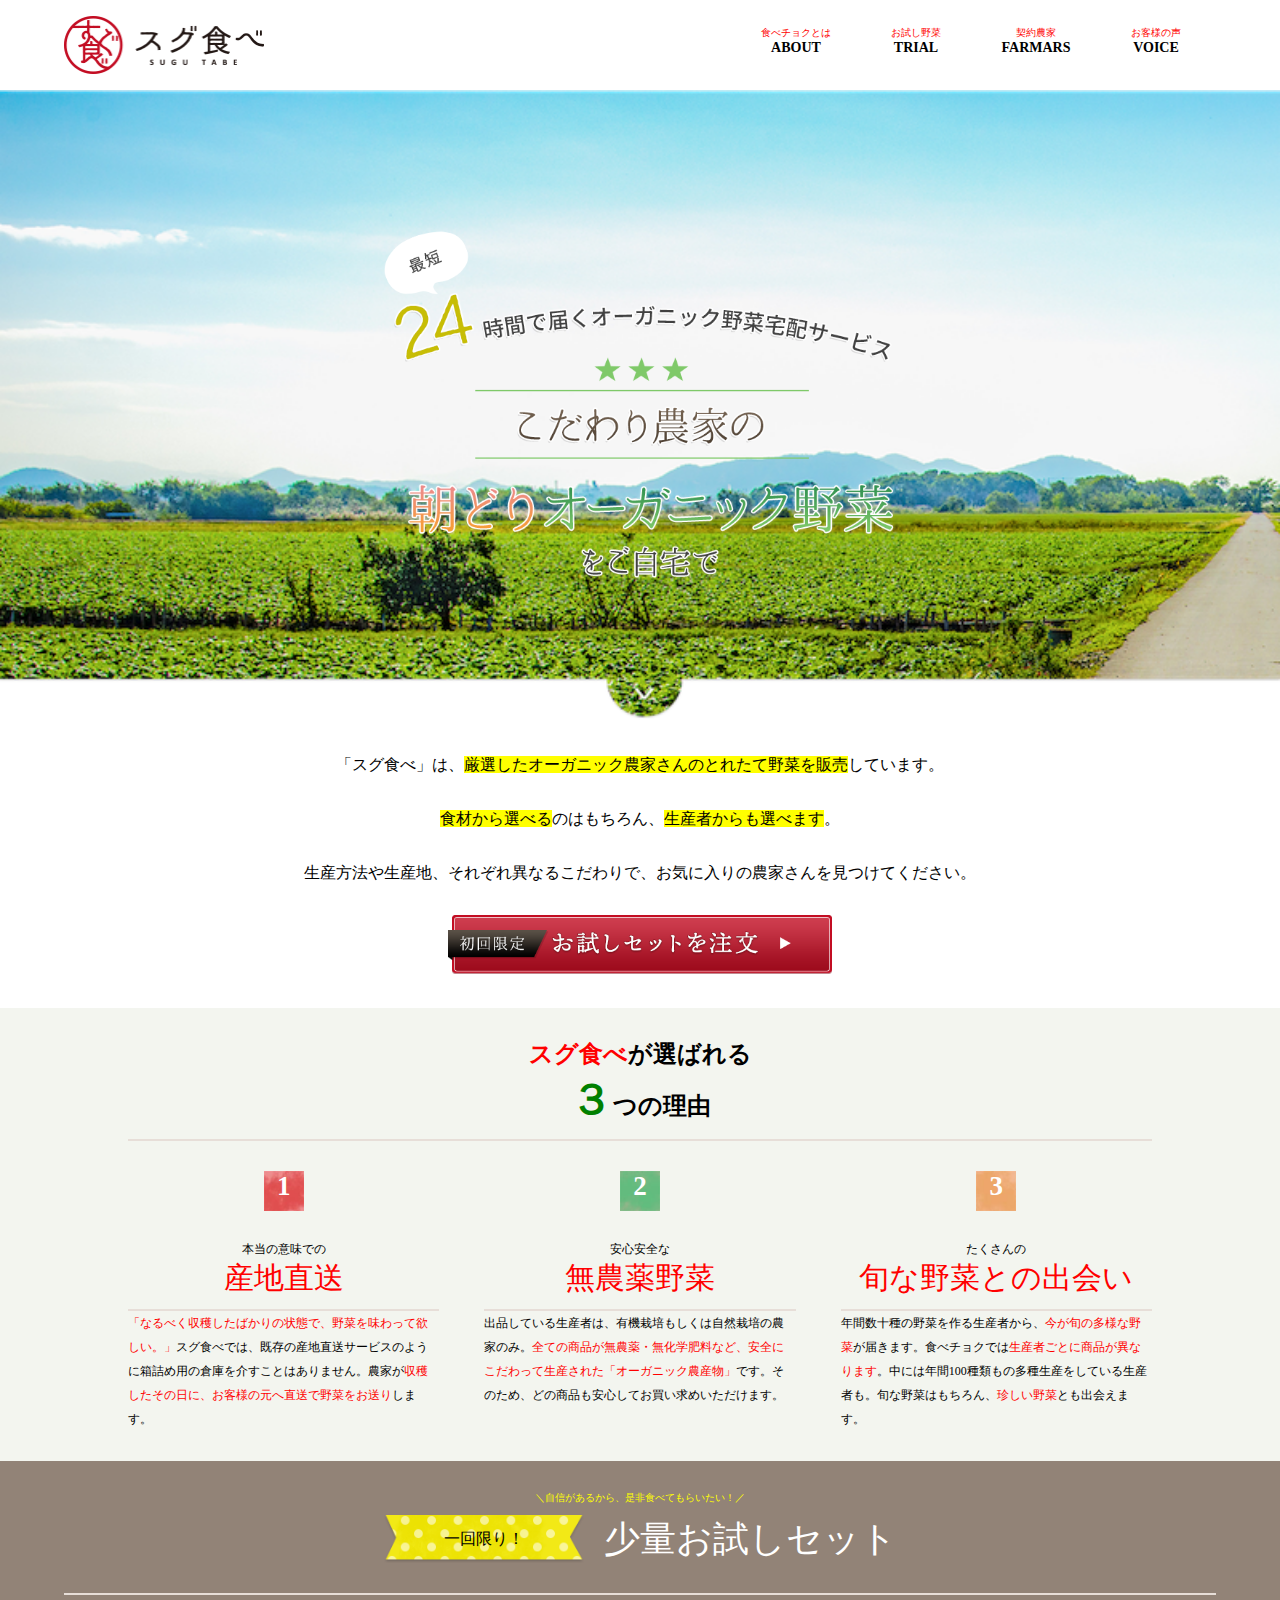
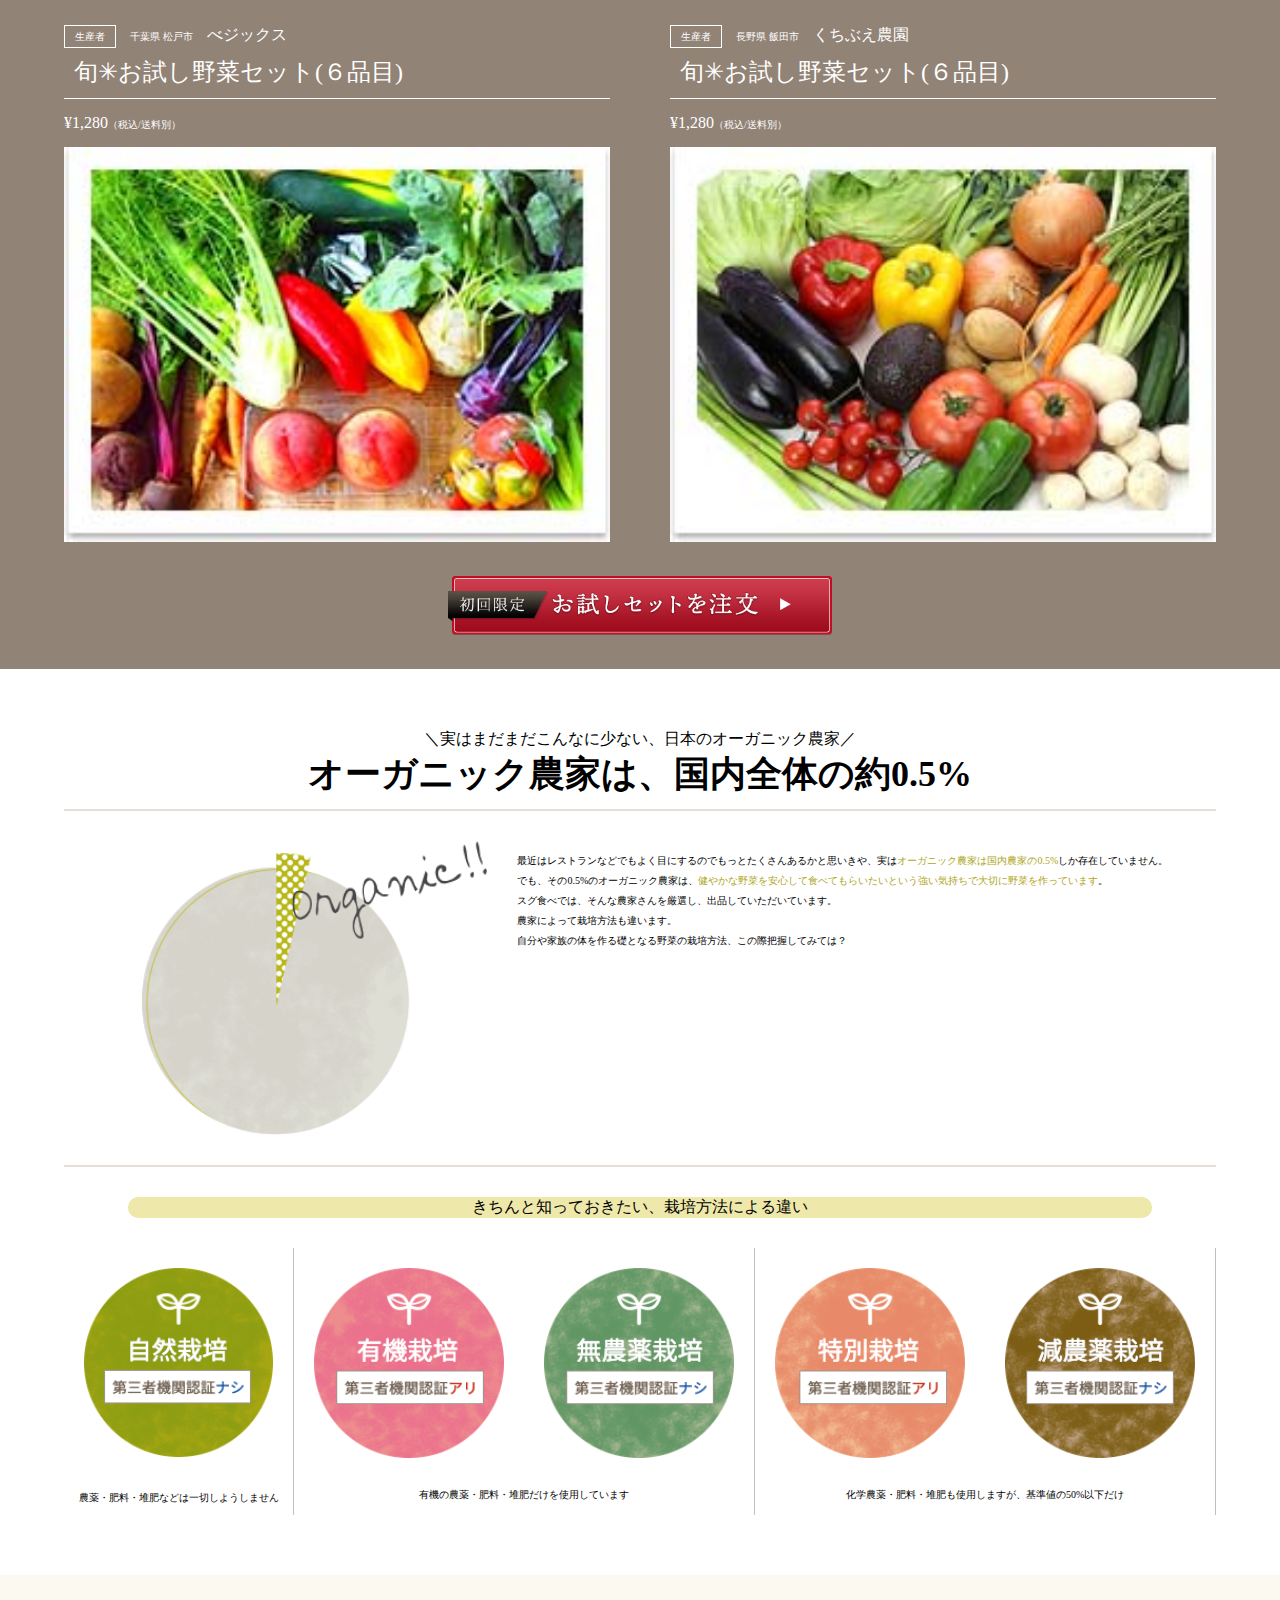
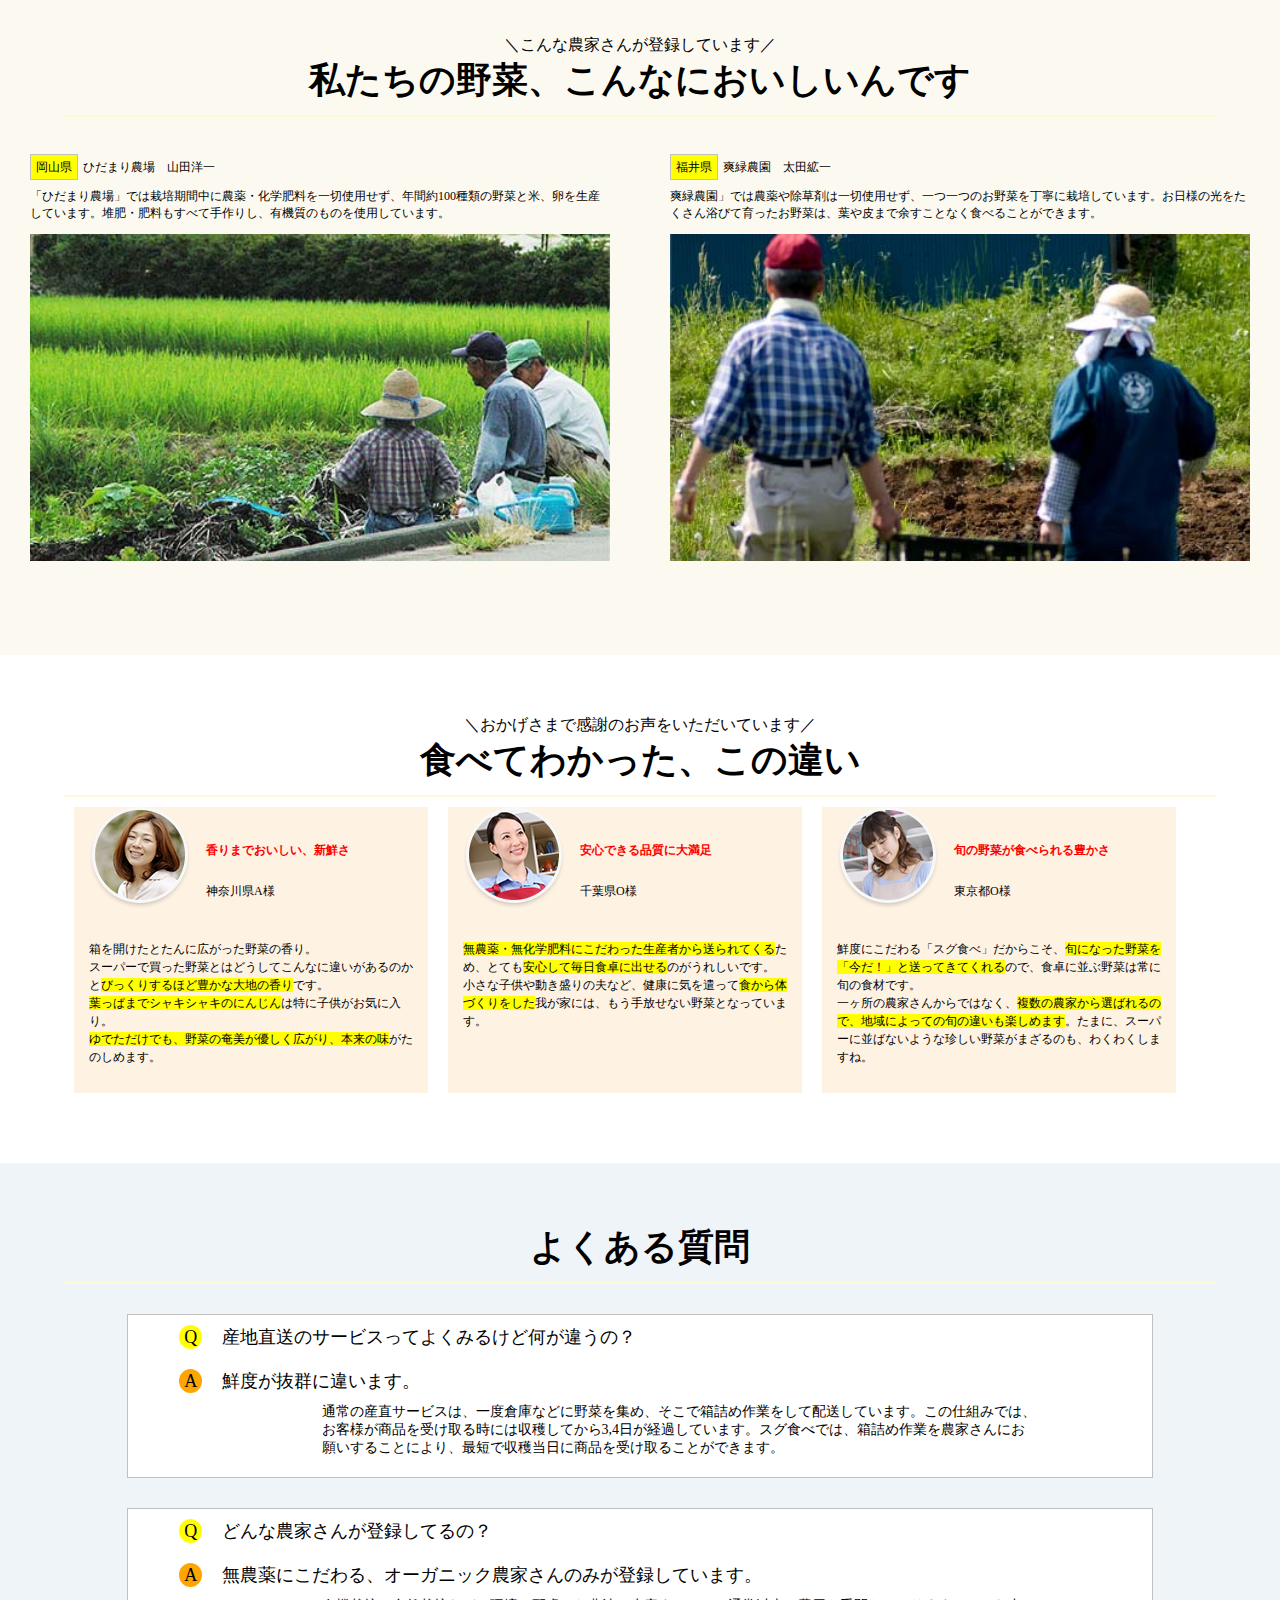
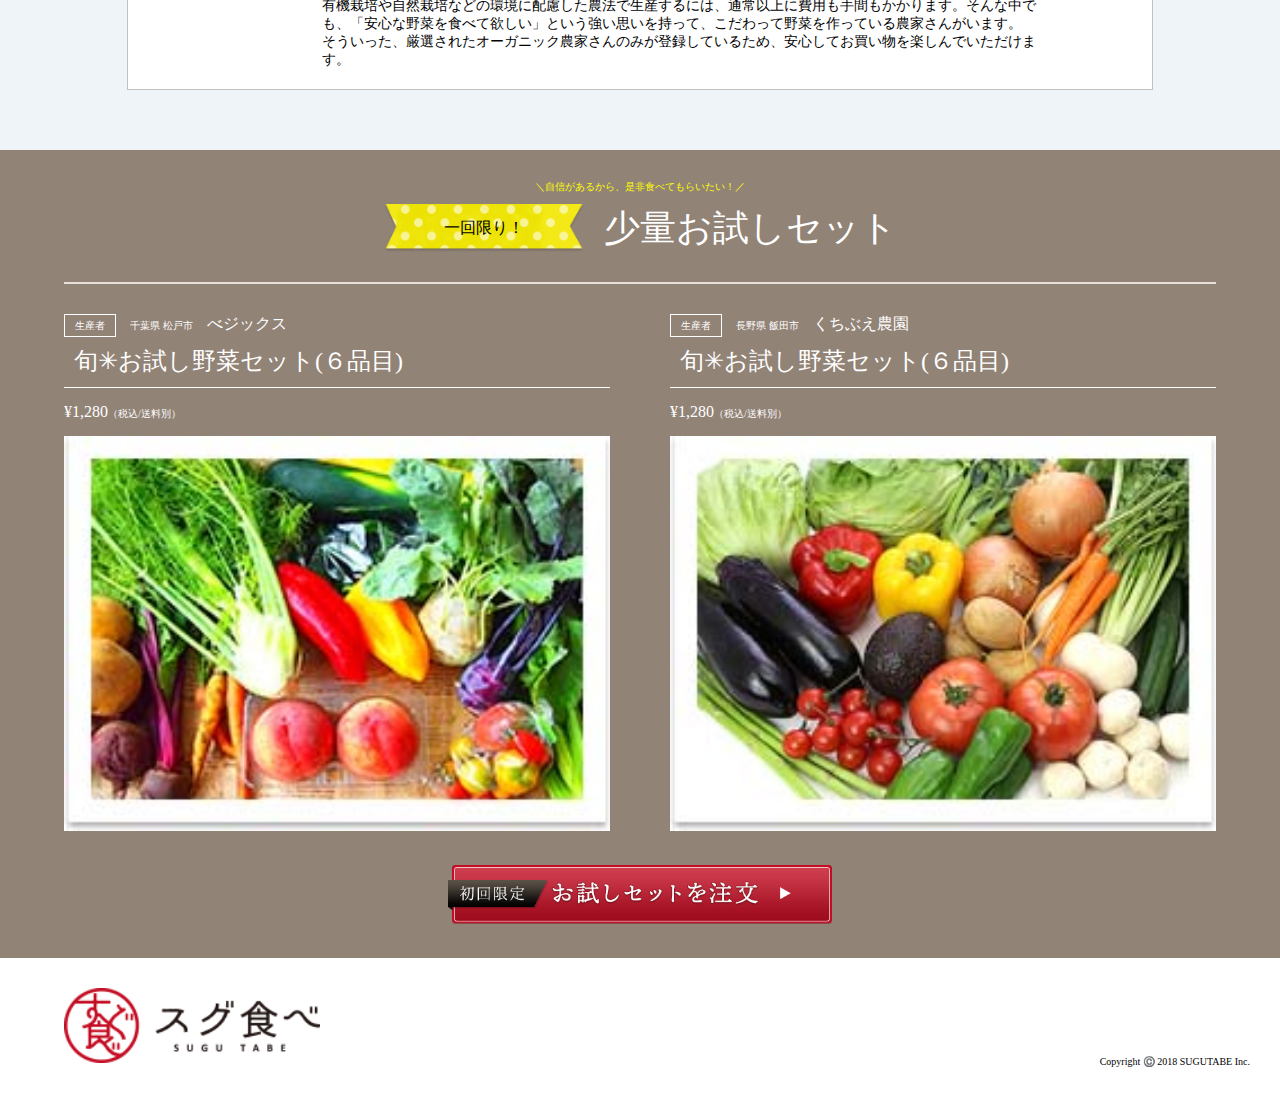
==== commit 770bf8ea: "Add files via upload" ====
--- a/practice/20210414/index.html
+++ b/practice/20210414/index.html
@@ -22,19 +22,19 @@
         <label for="humbarger"><img src="img/humbarger.png"></label>
         <ul>
           <li>
-            <a href="#"><p class="header-nav-rubi">食べチョクとは</p>
+            <a href="#1"><p class="header-nav-rubi">食べチョクとは</p>
             <p class="header-nav-text">ABOUT</p></a>
           </li>
           <li>
-            <a href="#"><p class="header-nav-rubi">お試し野菜</p>
+            <a href="#2"><p class="header-nav-rubi">お試し野菜</p>
             <p class="header-nav-text">TRIAL</p></a>
           </li>
           <li>
-            <a href="#"><p class="header-nav-rubi">契約農家</p>
+            <a href="#3"><p class="header-nav-rubi">契約農家</p>
             <p class="header-nav-text">FARMARS</p></a>
           </li>
           <li>
-            <a href="#"><p class="header-nav-rubi">お客様の声</p>
+            <a href="#4"><p class="header-nav-rubi">お客様の声</p>
             <p class="header-nav-text">VOICE</p></a>
           </li>          
         </ul>
@@ -53,7 +53,7 @@
     <!-- ここまでメインの画像 -->
 
     <!-- ここからセクション１ -->
-    <section class="section1">
+    <section class="section1" id="1">
         <p>「スグ食べ」は、<span class="yellow">厳選したオーガニック農家さんのとれたて野菜を販売</span>しています。</p>
         <p><span class="yellow">食材から選べる</span>のはもちろん、<span class="yellow">生産者からも選べます</span>。</p>
         <p>生産方法や生産地、それぞれ異なるこだわりで、お気に入りの農家さんを見つけてください。</p>
@@ -66,7 +66,7 @@
 
     <section class="section2">
       <div class="section2-contents">
-        <h2><span class="red">スグ食べ</span>が選ばれる<span class="green">３</span>つの理由</h2>
+        <h2><span class="red">スグ食べ</span>が選ばれる<br><span class="green">３</span>つの理由</h2>
 
         <div class="section2-flex">
 
@@ -106,7 +106,7 @@
 
     <!-- ここからセクション３ -->
 
-    <section class="section3">
+    <section class="section3" id="2">
 
       <p>＼自信があるから、是非食べてもらいたい！／</p>
 
@@ -148,34 +148,6 @@
     </section>
 
     <!-- ここまでセクション３ -->
-
-    <!-- ここからセクション４ -->
-
-    <section class="section4">
-
-      <p>＼商品に不備があった際には、スグ食べが“全額”返金対応します／</p>
-      <h2>スグ食べの品質保証</h2>
-
-      <div class="section4-contents">
-        <div class="section4-img">
-          <img src="img/tomato_image.jpg">
-        </div>
-        <div class="section4-text">
-          <h3>“大切に育てた自慢の農作物を、<br>
-          できるだけ美味しい状態で食べてもらいたい。”</h3>
-          <p>
-          <span class="dotted">収穫から梱包・出荷にいたるまでしっかりと品質管理</span>されています。<br>
-          万が一、<span class="dotted">商品に不備があった場合には、全額返金対応</span>いたします。<br>
-          安心して、お試しください。  
-          </p>
-        </div>
-      </div>
-
-    </section>
-
-    <!-- ここまでセクション４ -->
-
-
 
     <section class="section5">
       <p>＼実はまだまだこんなに少ない、日本のオーガニック農家／</p>
@@ -231,7 +203,7 @@
 <!-- ここまでセクション５ -->
 
 <!-- ここからセクション６ -->
-    <section class="section6">
+    <section class="section6" id="3">
       <p>＼こんな農家さんが登録しています／</p>
       <h2>私たちの野菜、こんなにおいしいんです</h2>
 
@@ -254,7 +226,7 @@
 
     <!-- ここからセクション７ -->
 
-    <section class="section7">
+    <section class="section7" id="4">
       <p>＼おかげさまで感謝のお声をいただいています／</p>
       <h2>食べてわかった、この違い</h2>
 
